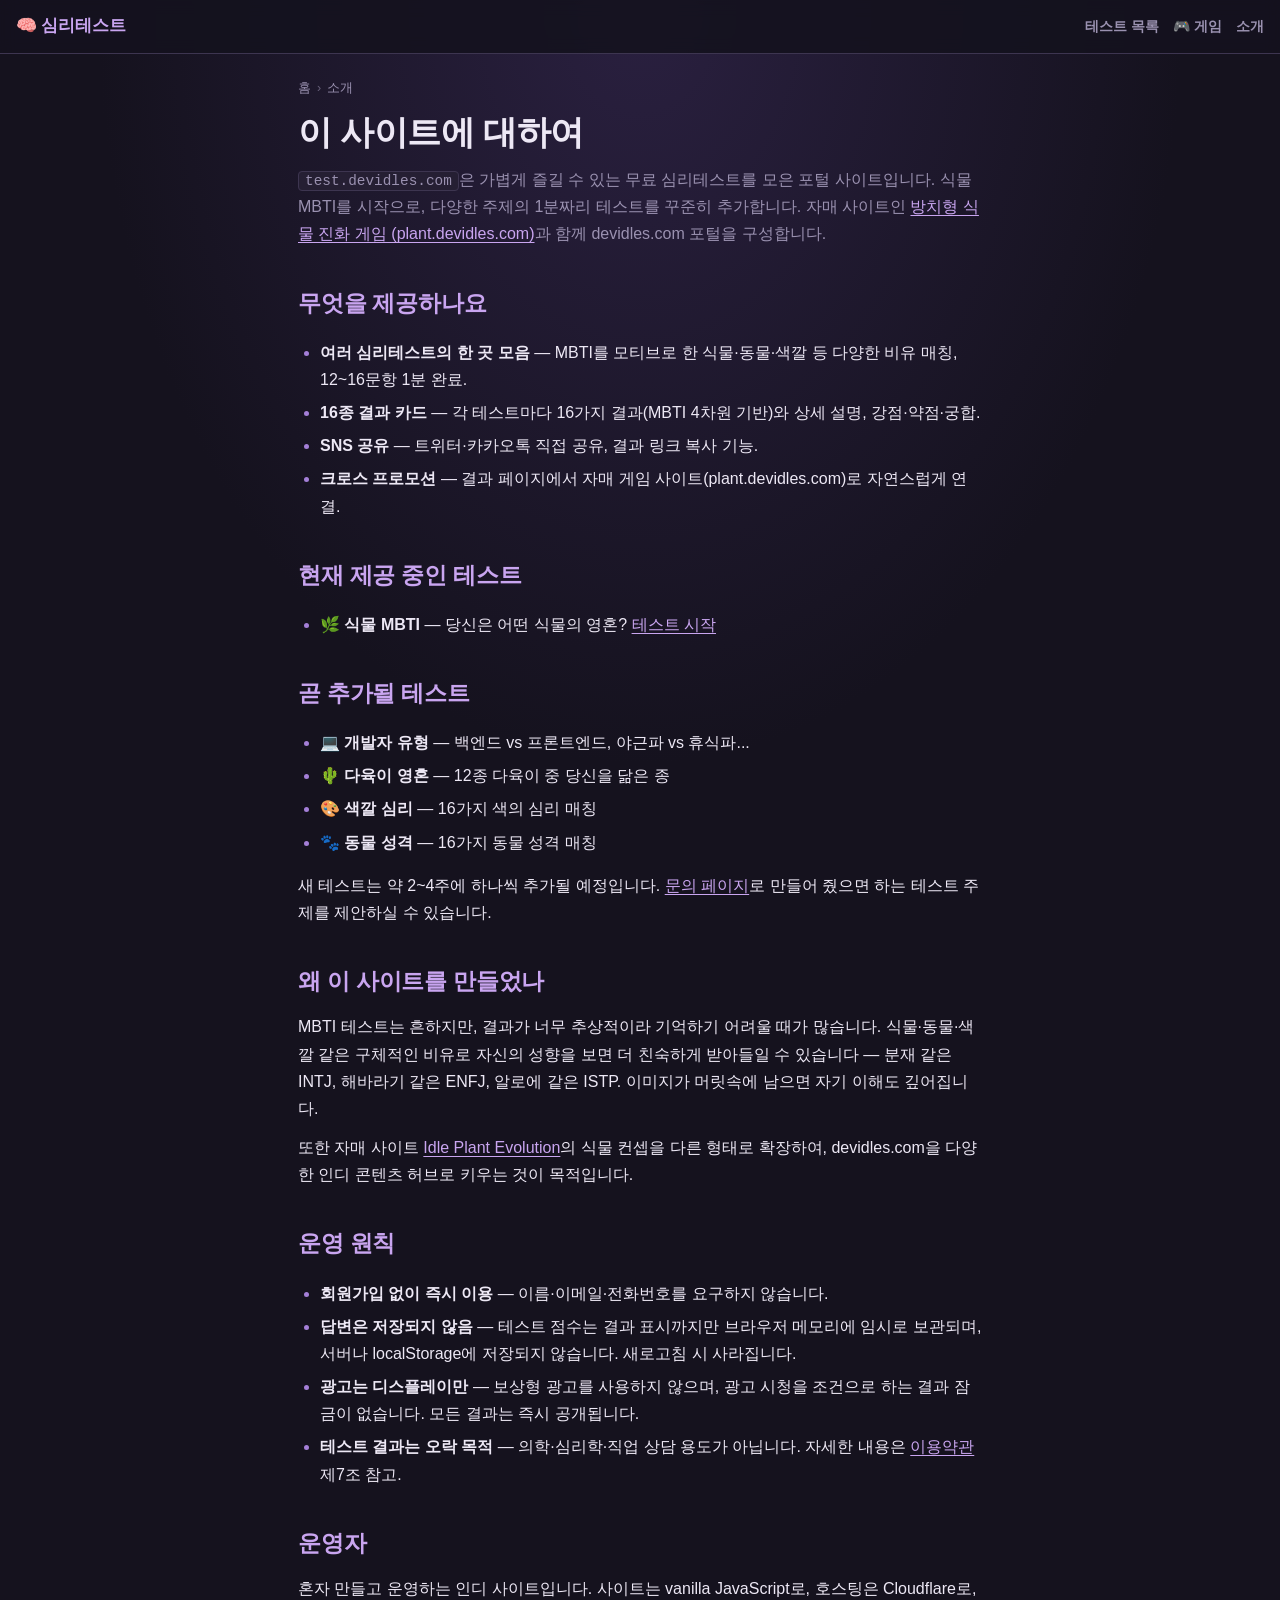
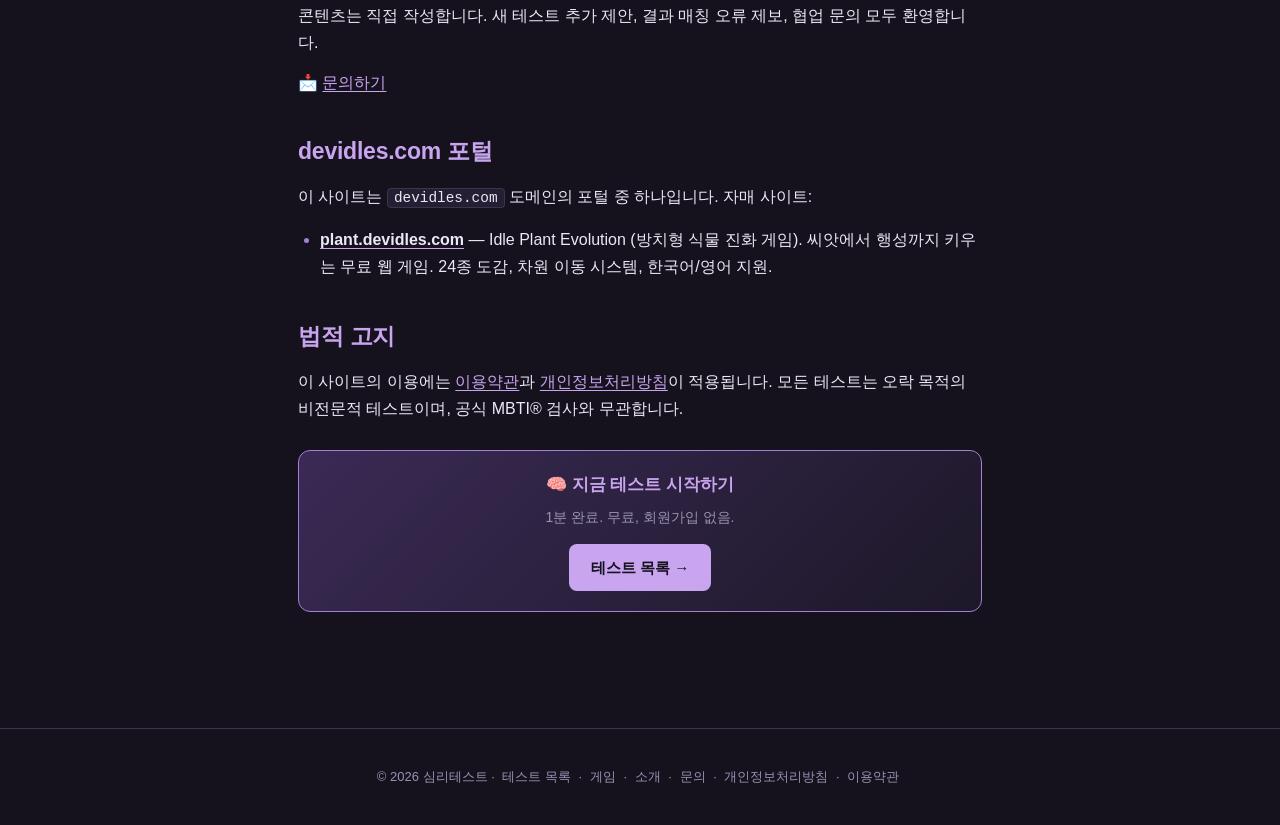
==== about/index.html @ 0b05ff8e "기능: 심리테스트 포털 초기 구축 (test.devidles.com) - 포털 허브: 사용 가능 1개 + 예정 4개 테스트 카드 - 식물 MBTI 테스트: 12문항·16결과·SNS" ====
<!doctype html>
<html lang="ko">
<head>
<meta charset="utf-8" />
<meta name="viewport" content="width=device-width, initial-scale=1, viewport-fit=cover" />
<title>사이트 소개 | 심리테스트</title>
<meta name="description" content="심리테스트(test.devidles.com)는 다양한 무료 심리테스트를 제공하는 인디 포털 사이트입니다." />
<link rel="canonical" href="https://test.devidles.com/about/" />
<meta property="og:type" content="website" />
<meta property="og:locale" content="ko_KR" />
<meta property="og:site_name" content="심리테스트 — devidles" />
<meta property="og:title" content="사이트 소개 | 심리테스트" />
<meta property="og:description" content="심리테스트 포털 사이트와 운영자에 대한 소개." />
<meta property="og:image" content="https://test.devidles.com/og.png" />
<meta property="og:url" content="https://test.devidles.com/about/" />
<meta name="twitter:card" content="summary_large_image" />
<meta name="twitter:title" content="사이트 소개 | 심리테스트" />
<meta name="twitter:description" content="심리테스트 포털 사이트와 운영자에 대한 소개." />
<meta name="twitter:image" content="https://test.devidles.com/og.png" />
<meta name="theme-color" content="#15121e" />
<link rel="icon" type="image/svg+xml" href="data:image/svg+xml,%3Csvg xmlns='http://www.w3.org/2000/svg' viewBox='0 0 32 32'%3E%3Ctext y='26' font-size='28'%3E🧠%3C/text%3E%3C/svg%3E" />
<link rel="stylesheet" href="../style.css" />
</head>
<body>
<header class="site-head">
  <a href="/" class="logo">🧠 심리테스트</a>
  <nav>
    <a href="/">테스트 목록</a>
    <a href="https://plant.devidles.com" target="_blank" rel="noopener">🎮 게임</a>
    <a href="/about/" class="current">소개</a>
  </nav>
</header>
<main>
  <article>
    <div class="breadcrumb">
      <a href="/">홈</a><span class="sep">›</span><span>소개</span>
    </div>
    <h1>이 사이트에 대하여</h1>
    <p class="lede"><code>test.devidles.com</code>은 가볍게 즐길 수 있는 무료 심리테스트를 모은 포털 사이트입니다. 식물 MBTI를 시작으로, 다양한 주제의 1분짜리 테스트를 꾸준히 추가합니다. 자매 사이트인 <a href="https://plant.devidles.com" target="_blank" rel="noopener">방치형 식물 진화 게임 (plant.devidles.com)</a>과 함께 devidles.com 포털을 구성합니다.</p>

    <h2>무엇을 제공하나요</h2>
    <ul>
      <li><strong>여러 심리테스트의 한 곳 모음</strong> — MBTI를 모티브로 한 식물·동물·색깔 등 다양한 비유 매칭, 12~16문항 1분 완료.</li>
      <li><strong>16종 결과 카드</strong> — 각 테스트마다 16가지 결과(MBTI 4차원 기반)와 상세 설명, 강점·약점·궁합.</li>
      <li><strong>SNS 공유</strong> — 트위터·카카오톡 직접 공유, 결과 링크 복사 기능.</li>
      <li><strong>크로스 프로모션</strong> — 결과 페이지에서 자매 게임 사이트(plant.devidles.com)로 자연스럽게 연결.</li>
    </ul>

    <h2>현재 제공 중인 테스트</h2>
    <ul>
      <li><strong>🌿 식물 MBTI</strong> — 당신은 어떤 식물의 영혼? <a href="/plant-mbti/">테스트 시작</a></li>
    </ul>

    <h2>곧 추가될 테스트</h2>
    <ul>
      <li><strong>💻 개발자 유형</strong> — 백엔드 vs 프론트엔드, 야근파 vs 휴식파...</li>
      <li><strong>🌵 다육이 영혼</strong> — 12종 다육이 중 당신을 닮은 종</li>
      <li><strong>🎨 색깔 심리</strong> — 16가지 색의 심리 매칭</li>
      <li><strong>🐾 동물 성격</strong> — 16가지 동물 성격 매칭</li>
    </ul>
    <p>새 테스트는 약 2~4주에 하나씩 추가될 예정입니다. <a href="/contact/">문의 페이지</a>로 만들어 줬으면 하는 테스트 주제를 제안하실 수 있습니다.</p>

    <h2>왜 이 사이트를 만들었나</h2>
    <p>MBTI 테스트는 흔하지만, 결과가 너무 추상적이라 기억하기 어려울 때가 많습니다. 식물·동물·색깔 같은 구체적인 비유로 자신의 성향을 보면 더 친숙하게 받아들일 수 있습니다 — 분재 같은 INTJ, 해바라기 같은 ENFJ, 알로에 같은 ISTP. 이미지가 머릿속에 남으면 자기 이해도 깊어집니다.</p>
    <p>또한 자매 사이트 <a href="https://plant.devidles.com" target="_blank" rel="noopener">Idle Plant Evolution</a>의 식물 컨셉을 다른 형태로 확장하여, devidles.com을 다양한 인디 콘텐츠 허브로 키우는 것이 목적입니다.</p>

    <h2>운영 원칙</h2>
    <ul>
      <li><strong>회원가입 없이 즉시 이용</strong> — 이름·이메일·전화번호를 요구하지 않습니다.</li>
      <li><strong>답변은 저장되지 않음</strong> — 테스트 점수는 결과 표시까지만 브라우저 메모리에 임시로 보관되며, 서버나 localStorage에 저장되지 않습니다. 새로고침 시 사라집니다.</li>
      <li><strong>광고는 디스플레이만</strong> — 보상형 광고를 사용하지 않으며, 광고 시청을 조건으로 하는 결과 잠금이 없습니다. 모든 결과는 즉시 공개됩니다.</li>
      <li><strong>테스트 결과는 오락 목적</strong> — 의학·심리학·직업 상담 용도가 아닙니다. 자세한 내용은 <a href="/terms/">이용약관</a> 제7조 참고.</li>
    </ul>

    <h2>운영자</h2>
    <p>혼자 만들고 운영하는 인디 사이트입니다. 사이트는 vanilla JavaScript로, 호스팅은 Cloudflare로, 콘텐츠는 직접 작성합니다. 새 테스트 추가 제안, 결과 매칭 오류 제보, 협업 문의 모두 환영합니다.</p>
    <p>📩 <a href="/contact/">문의하기</a></p>

    <h2>devidles.com 포털</h2>
    <p>이 사이트는 <code>devidles.com</code> 도메인의 포털 중 하나입니다. 자매 사이트:</p>
    <ul>
      <li><a href="https://plant.devidles.com" target="_blank" rel="noopener"><strong>plant.devidles.com</strong></a> — Idle Plant Evolution (방치형 식물 진화 게임). 씨앗에서 행성까지 키우는 무료 웹 게임. 24종 도감, 차원 이동 시스템, 한국어/영어 지원.</li>
    </ul>

    <h2>법적 고지</h2>
    <p>이 사이트의 이용에는 <a href="/terms/">이용약관</a>과 <a href="/privacy/">개인정보처리방침</a>이 적용됩니다. 모든 테스트는 오락 목적의 비전문적 테스트이며, 공식 MBTI® 검사와 무관합니다.</p>

    <div class="cta-card">
      <h3>🧠 지금 테스트 시작하기</h3>
      <p>1분 완료. 무료, 회원가입 없음.</p>
      <a class="btn" href="/">테스트 목록 →</a>
    </div>
  </article>
</main>
<footer class="site-foot">
  <p>© 2026 심리테스트 · <a href="/">테스트 목록</a> · <a href="https://plant.devidles.com" target="_blank" rel="noopener">게임</a> · <a href="/about/">소개</a> · <a href="/contact/">문의</a> · <a href="/privacy/">개인정보처리방침</a> · <a href="/terms/">이용약관</a></p>
</footer>
</body>
</html>
---- style.css ----
:root {
  --bg: #15121e;
  --bg-2: #1d1828;
  --panel: #251f33;
  --panel-2: #2d2640;
  --text: #ede8f5;
  --muted: #9a91b0;
  --accent: #c9a5f0;
  --accent-2: #a47fd8;
  --line: #3d3550;
  --gold: #f5c060;
  --card-color: #c9a5f0;
}
* { box-sizing: border-box; }
html, body {
  margin: 0;
  padding: 0;
  background:
    radial-gradient(ellipse at 50% 0%, #2a2040 0%, var(--bg) 60%) fixed,
    var(--bg);
  color: var(--text);
  font-family: -apple-system, BlinkMacSystemFont, "Pretendard", "Apple SD Gothic Neo", "Segoe UI", sans-serif;
  font-size: 16px;
  line-height: 1.7;
  -webkit-font-smoothing: antialiased;
  -webkit-tap-highlight-color: transparent;
  overscroll-behavior-y: contain;
}
button { font-family: inherit; cursor: pointer; }
a { color: var(--accent); text-underline-offset: 3px; }

/* === HEADER === */
.site-head {
  background: rgba(21, 18, 30, 0.9);
  backdrop-filter: blur(8px);
  -webkit-backdrop-filter: blur(8px);
  border-bottom: 1px solid var(--line);
  padding: 12px max(16px, env(safe-area-inset-left));
  position: sticky;
  top: 0;
  z-index: 10;
  display: flex;
  justify-content: space-between;
  align-items: center;
}
.site-head .logo {
  color: var(--accent);
  font-weight: 800;
  text-decoration: none;
  font-size: 17px;
  letter-spacing: -0.01em;
}
.site-head nav { display: flex; gap: 14px; }
.site-head nav a {
  color: var(--muted);
  text-decoration: none;
  font-size: 14px;
  font-weight: 600;
  transition: color 0.15s;
}
.site-head nav a:hover { color: var(--text); }

/* === ADS === */
.ad-top, .ad-mid {
  text-align: center;
  margin: 16px auto;
  min-height: 100px;
  display: flex;
  align-items: center;
  justify-content: center;
}
.ad-mid { margin: 28px auto; min-height: 250px; }

/* === MAIN === */
main {
  max-width: 720px;
  margin: 0 auto;
  padding: 24px 18px 48px;
}

.screen { display: none; }
.screen.active { display: block; animation: fadeIn 0.3s ease; }
@keyframes fadeIn {
  from { opacity: 0; transform: translateY(8px); }
  to { opacity: 1; transform: translateY(0); }
}

/* === INTRO === */
.hero {
  text-align: center;
  padding: 36px 0 24px;
}
.hero-emoji {
  font-size: 72px;
  margin-bottom: 12px;
  display: inline-block;
  animation: sway 4s ease-in-out infinite;
}
@keyframes sway {
  0%, 100% { transform: rotate(-3deg); }
  50% { transform: rotate(3deg); }
}
.hero h1 {
  font-size: clamp(24px, 5vw, 32px);
  margin: 0 0 16px;
  line-height: 1.3;
  letter-spacing: -0.02em;
  color: var(--text);
}
.hero .lede {
  color: var(--muted);
  font-size: 15.5px;
  margin: 0 0 24px;
  line-height: 1.7;
}
.hero .hero-meta {
  font-size: 12.5px;
  color: var(--muted);
  margin-top: 18px;
}

.btn-primary {
  background: var(--accent);
  color: #15121e;
  border: none;
  padding: 14px 36px;
  border-radius: 10px;
  font-size: 16px;
  font-weight: 800;
  text-decoration: none;
  display: inline-block;
  transition: filter 0.1s, transform 0.1s;
  letter-spacing: -0.01em;
}
.btn-primary:hover { filter: brightness(1.1); }
.btn-primary:active { transform: translateY(1px); }

.features {
  display: grid;
  grid-template-columns: repeat(auto-fit, minmax(180px, 1fr));
  gap: 12px;
  margin-top: 32px;
}
.feature-card {
  background: var(--panel);
  border: 1px solid var(--line);
  border-radius: 10px;
  padding: 18px;
  text-align: center;
}
.feature-card .feat-icon { font-size: 28px; margin-bottom: 6px; }
.feature-card h3 { margin: 6px 0 4px; font-size: 15px; color: var(--accent); }
.feature-card p { margin: 0; font-size: 13px; color: var(--muted); line-height: 1.5; }

/* === QUIZ === */
.progress-wrap {
  margin: 8px 0 28px;
}
.progress-bar {
  height: 6px;
  background: var(--panel);
  border-radius: 3px;
  overflow: hidden;
}
.progress-fill {
  height: 100%;
  background: linear-gradient(90deg, var(--accent-2), var(--accent));
  width: 0;
  transition: width 0.4s ease;
}
.progress-text {
  text-align: right;
  font-size: 13px;
  color: var(--muted);
  margin-top: 6px;
  font-weight: 600;
}

.q-text {
  font-size: clamp(20px, 4vw, 24px);
  line-height: 1.4;
  margin: 24px 0 28px;
  color: var(--text);
  letter-spacing: -0.01em;
  text-align: center;
}

.answer-list {
  display: flex;
  flex-direction: column;
  gap: 12px;
}
.answer-btn {
  background: var(--panel);
  color: var(--text);
  border: 1.5px solid var(--line);
  padding: 18px 20px;
  border-radius: 12px;
  font-size: 15.5px;
  line-height: 1.5;
  text-align: left;
  transition: all 0.15s;
  font-weight: 500;
}
.answer-btn:hover {
  border-color: var(--accent-2);
  background: var(--panel-2);
  transform: translateY(-1px);
}
.answer-btn:active { transform: translateY(1px); }

.btn-back {
  background: transparent;
  color: var(--muted);
  border: 1px solid var(--line);
  padding: 8px 16px;
  border-radius: 6px;
  font-size: 13px;
  margin-top: 24px;
  display: block;
  margin-left: auto;
  margin-right: auto;
}
.btn-back:hover { color: var(--text); border-color: var(--accent-2); }

/* === RESULT === */
.result-card {
  background: linear-gradient(160deg, var(--panel-2) 0%, var(--panel) 100%);
  border: 2px solid var(--card-color);
  border-radius: 16px;
  padding: 36px 24px 28px;
  text-align: center;
  position: relative;
  margin-bottom: 20px;
  box-shadow: 0 4px 24px rgba(0,0,0,0.4), 0 0 60px rgba(201, 165, 240, 0.1);
}
.result-emoji {
  font-size: 88px;
  line-height: 1;
  margin-bottom: 8px;
  display: inline-block;
  animation: pop 0.5s ease-out;
}
@keyframes pop {
  0% { transform: scale(0.4); opacity: 0; }
  60% { transform: scale(1.15); }
  100% { transform: scale(1); opacity: 1; }
}
.result-mbti {
  font-size: 14px;
  font-weight: 800;
  letter-spacing: 0.15em;
  color: var(--card-color);
  margin: 0 0 4px;
  text-transform: uppercase;
}
.result-name {
  font-size: 36px;
  margin: 0 0 6px;
  letter-spacing: -0.02em;
  color: var(--text);
  font-weight: 800;
}
.result-tagline {
  font-size: 16px;
  color: var(--muted);
  margin: 0 0 20px;
  font-style: italic;
  line-height: 1.5;
}
.result-desc {
  font-size: 15px;
  line-height: 1.7;
  color: var(--text);
  margin: 16px 8px 20px;
  text-align: left;
}

.result-traits {
  display: flex;
  gap: 8px;
  justify-content: center;
  flex-wrap: wrap;
  margin: 16px 0 24px;
}
.trait-pill {
  background: rgba(0,0,0,0.25);
  border: 1px solid var(--line);
  color: var(--text);
  padding: 5px 14px;
  border-radius: 20px;
  font-size: 13px;
  font-weight: 600;
}

.result-stats {
  margin: 24px 0;
  text-align: left;
}
.stat-row { margin-bottom: 14px; }
.stat-labels {
  display: flex;
  justify-content: space-between;
  font-size: 12.5px;
  color: var(--muted);
  margin-bottom: 4px;
  font-weight: 600;
}
.stat-labels .dominant { color: var(--accent); font-weight: 700; }
.stat-bar {
  display: flex;
  height: 8px;
  background: rgba(0,0,0,0.3);
  border-radius: 4px;
  overflow: hidden;
}
.stat-fill { height: 100%; }
.stat-fill.stat-l { background: var(--accent); }
.stat-fill.stat-r { background: var(--line); }

.result-block {
  text-align: left;
  background: rgba(0,0,0,0.18);
  border: 1px solid var(--line);
  border-radius: 10px;
  padding: 14px 16px;
  margin: 12px 0;
}
.result-block h4 {
  margin: 0 0 6px;
  font-size: 14px;
  color: var(--card-color);
  letter-spacing: -0.01em;
}
.result-block p {
  margin: 0;
  font-size: 14.5px;
  line-height: 1.6;
  color: var(--text);
}

.share-row {
  display: grid;
  grid-template-columns: repeat(3, 1fr);
  gap: 8px;
  margin: 16px 0;
}
.btn-share {
  background: var(--panel);
  color: var(--text);
  border: 1px solid var(--line);
  padding: 12px 8px;
  border-radius: 10px;
  font-size: 13.5px;
  font-weight: 600;
  transition: all 0.15s;
}
.btn-share:hover {
  border-color: var(--accent-2);
  background: var(--panel-2);
}

.cross-promo {
  margin: 32px 0 16px;
  background: linear-gradient(135deg, #3a2a55 0%, #1d1828 100%);
  border: 1px solid var(--accent-2);
  border-radius: 12px;
  padding: 20px;
  text-align: center;
}
.cross-promo h3 {
  margin: 0 0 6px;
  color: var(--accent);
  font-size: 17px;
}
.cross-promo p {
  color: var(--muted);
  margin: 0 0 14px;
  font-size: 14px;
}

.btn-restart {
  background: transparent;
  color: var(--muted);
  border: 1px solid var(--line);
  padding: 10px 20px;
  border-radius: 8px;
  font-size: 13.5px;
  font-weight: 600;
  display: block;
  margin: 24px auto 0;
}
.btn-restart:hover { color: var(--text); border-color: var(--accent-2); }

/* === TOAST === */
.toast {
  position: fixed;
  bottom: 32px;
  left: 50%;
  transform: translateX(-50%) translateY(20px);
  background: var(--accent);
  color: #15121e;
  padding: 12px 20px;
  border-radius: 24px;
  font-size: 14px;
  font-weight: 700;
  opacity: 0;
  transition: all 0.3s ease;
  z-index: 1000;
  box-shadow: 0 4px 16px rgba(0,0,0,0.3);
}
.toast.show {
  opacity: 1;
  transform: translateX(-50%) translateY(0);
}

/* === FOOTER === */
.site-foot {
  border-top: 1px solid var(--line);
  text-align: center;
  padding: 24px 16px max(24px, env(safe-area-inset-bottom));
  color: var(--muted);
  font-size: 13px;
  margin-top: 40px;
}
.site-foot a {
  color: var(--muted);
  text-decoration: none;
  margin: 0 4px;
  transition: color 0.15s;
}
.site-foot a:hover { color: var(--accent); }

/* === GUIDE/POLICY PAGE LAYOUT === */
article h1 {
  font-size: clamp(26px, 4vw, 34px);
  line-height: 1.25;
  margin: 0 0 12px;
  color: var(--text);
  letter-spacing: -0.015em;
}
article h2 {
  font-size: clamp(19px, 3vw, 23px);
  margin: 36px 0 12px;
  color: var(--accent);
  letter-spacing: -0.01em;
  scroll-margin-top: 80px;
}
article h3 {
  font-size: 17px;
  margin: 22px 0 6px;
  color: var(--accent-2);
}
article p { margin: 12px 0; color: var(--text); }
article a { color: var(--accent); text-decoration: underline; }
article a:hover { color: var(--text); }
article ul, article ol { padding-left: 22px; }
article li { margin: 6px 0; color: var(--text); }
article li::marker { color: var(--accent-2); }
article strong { color: var(--text); font-weight: 700; }
article code {
  background: var(--panel);
  border: 1px solid var(--line);
  padding: 1px 6px;
  border-radius: 4px;
  font-size: 0.9em;
  font-family: ui-monospace, SFMono-Regular, Menlo, monospace;
}
.lede {
  color: var(--muted);
  font-size: 16px;
  margin-top: 0;
}
.publish-meta {
  font-size: 12.5px;
  color: var(--muted);
  margin-bottom: 24px;
  padding-bottom: 16px;
  border-bottom: 1px solid var(--line);
}
.breadcrumb {
  font-size: 12.5px;
  color: var(--muted);
  margin-bottom: 12px;
}
.breadcrumb a { color: var(--muted); text-decoration: none; }
.breadcrumb a:hover { color: var(--accent); }
.breadcrumb .sep { margin: 0 6px; opacity: 0.6; }
.cta-card {
  background: linear-gradient(135deg, #3a2a55 0%, #1d1828 100%);
  border: 1px solid var(--accent-2);
  border-radius: 12px;
  padding: 20px;
  margin: 28px 0;
  text-align: center;
}
.cta-card h3 { margin: 0 0 6px; color: var(--accent); font-size: 17px; }
.cta-card p { color: var(--muted); margin: 0 0 14px; font-size: 14px; }
.cta-card .btn {
  display: inline-block;
  background: var(--accent);
  color: #15121e;
  font-weight: 800;
  padding: 11px 22px;
  border-radius: 8px;
  text-decoration: none;
  font-size: 15px;
}

/* === PORTAL HUB === */
.portal-hero {
  text-align: center;
  padding: 36px 16px 28px;
}
.portal-hero h1 {
  font-size: clamp(26px, 5vw, 36px);
  margin: 12px 0 14px;
  letter-spacing: -0.02em;
  color: var(--text);
  line-height: 1.25;
}
.portal-hero .lede {
  font-size: 15.5px;
  margin: 0 auto 12px;
  max-width: 560px;
}
.portal-hero .hero-meta {
  font-size: 12.5px;
  color: var(--muted);
}

.section-title {
  font-size: clamp(18px, 3vw, 22px);
  color: var(--accent);
  margin: 36px 0 14px;
  letter-spacing: -0.01em;
}

.test-grid {
  display: grid;
  grid-template-columns: repeat(auto-fill, minmax(280px, 1fr));
  gap: 14px;
  margin-bottom: 12px;
}
.test-card {
  display: flex;
  align-items: center;
  background: var(--panel);
  border: 1px solid var(--line);
  border-radius: 12px;
  padding: 16px 18px;
  text-decoration: none;
  color: var(--text);
  gap: 14px;
  transition: all 0.18s ease;
  position: relative;
}
.test-card.available:hover {
  border-color: var(--accent);
  background: var(--panel-2);
  transform: translateY(-2px);
  box-shadow: 0 4px 16px rgba(201, 165, 240, 0.16);
}
.test-card-emoji {
  font-size: 44px;
  line-height: 1;
  flex-shrink: 0;
  filter: drop-shadow(0 2px 8px rgba(0,0,0,0.2));
}
.test-card-body { flex: 1; min-width: 0; }
.test-card-tag {
  display: inline-block;
  font-size: 11px;
  color: var(--accent-2);
  font-weight: 700;
  letter-spacing: 0.05em;
  margin-bottom: 4px;
  text-transform: uppercase;
}
.test-card-body h3 {
  margin: 0 0 6px;
  font-size: 17px;
  color: var(--text);
  letter-spacing: -0.01em;
}
.test-card-body p {
  margin: 0 0 8px;
  font-size: 13.5px;
  color: var(--muted);
  line-height: 1.55;
}
.test-card-meta {
  display: flex;
  flex-wrap: wrap;
  gap: 6px;
  font-size: 11.5px;
  color: var(--muted);
}
.test-card-meta span {
  background: rgba(0,0,0,0.25);
  border: 1px solid var(--line);
  padding: 2px 8px;
  border-radius: 999px;
}
.test-card-arrow {
  font-size: 20px;
  color: var(--muted);
  flex-shrink: 0;
  transition: transform 0.2s, color 0.2s;
}
.test-card.available:hover .test-card-arrow {
  color: var(--accent);
  transform: translateX(4px);
}
.test-card.coming-soon {
  opacity: 0.55;
  cursor: not-allowed;
}
.test-card.coming-soon:hover {
  border-color: var(--line);
}
.test-card.coming-soon .test-card-meta span {
  background: var(--bg-2);
  color: var(--muted);
}

/* === PAGE TITLE STRIP (개별 테스트 페이지 상단) === */
.page-title-strip {
  background: var(--panel);
  border-bottom: 1px solid var(--line);
  padding: 8px 18px;
  text-align: center;
  font-size: 13px;
  color: var(--muted);
}
.page-title-strip .page-emoji { font-size: 16px; margin-right: 4px; }
.page-title-strip strong { color: var(--accent); font-weight: 700; }

/* === PORTAL ABOUT === */
.portal-about {
  margin: 32px 0;
}
.about-grid {
  display: grid;
  grid-template-columns: repeat(auto-fit, minmax(220px, 1fr));
  gap: 12px;
}
.about-card {
  background: var(--panel);
  border: 1px solid var(--line);
  border-radius: 10px;
  padding: 16px 18px;
}
.about-card h3 {
  margin: 0 0 6px;
  font-size: 15px;
  color: var(--accent);
}
.about-card p {
  margin: 0;
  font-size: 13.5px;
  color: var(--muted);
  line-height: 1.55;
}
.about-card a { color: var(--accent); text-decoration: underline; }

/* === FAQ === */
.portal-faq { margin: 32px 0; }
.faq-item {
  background: var(--panel);
  border: 1px solid var(--line);
  border-radius: 10px;
  padding: 0;
  margin-bottom: 8px;
  overflow: hidden;
  transition: border-color 0.15s;
}
.faq-item[open] { border-color: var(--accent-2); }
.faq-item summary {
  cursor: pointer;
  padding: 14px 18px;
  font-size: 14.5px;
  font-weight: 600;
  color: var(--text);
  list-style: none;
  position: relative;
  padding-right: 40px;
}
.faq-item summary::-webkit-details-marker { display: none; }
.faq-item summary::after {
  content: '+';
  position: absolute;
  right: 18px;
  top: 50%;
  transform: translateY(-50%);
  color: var(--accent);
  font-size: 18px;
  font-weight: 700;
  transition: transform 0.2s;
}
.faq-item[open] summary::after { content: '−'; }
.faq-item summary:hover { color: var(--accent); }
.faq-item p {
  margin: 0;
  padding: 0 18px 14px;
  font-size: 13.5px;
  line-height: 1.7;
  color: var(--muted);
}
.faq-item p a { color: var(--accent); text-decoration: underline; }

@media (max-width: 540px) {
  main { padding: 18px 14px 36px; }
  .hero { padding: 24px 0 18px; }
  .hero-emoji { font-size: 60px; }
  .result-emoji { font-size: 72px; }
  .result-name { font-size: 30px; }
  .answer-btn { padding: 16px 16px; font-size: 15px; }
  .share-row { grid-template-columns: 1fr; }
  .ad-mid { min-height: 100px; }
  .ad-mid .kakao_ad_area[data-ad-width="300"] { display: none !important; }
  .test-card { padding: 14px; gap: 12px; }
  .test-card-emoji { font-size: 36px; }
  .test-card-body h3 { font-size: 16px; }
}
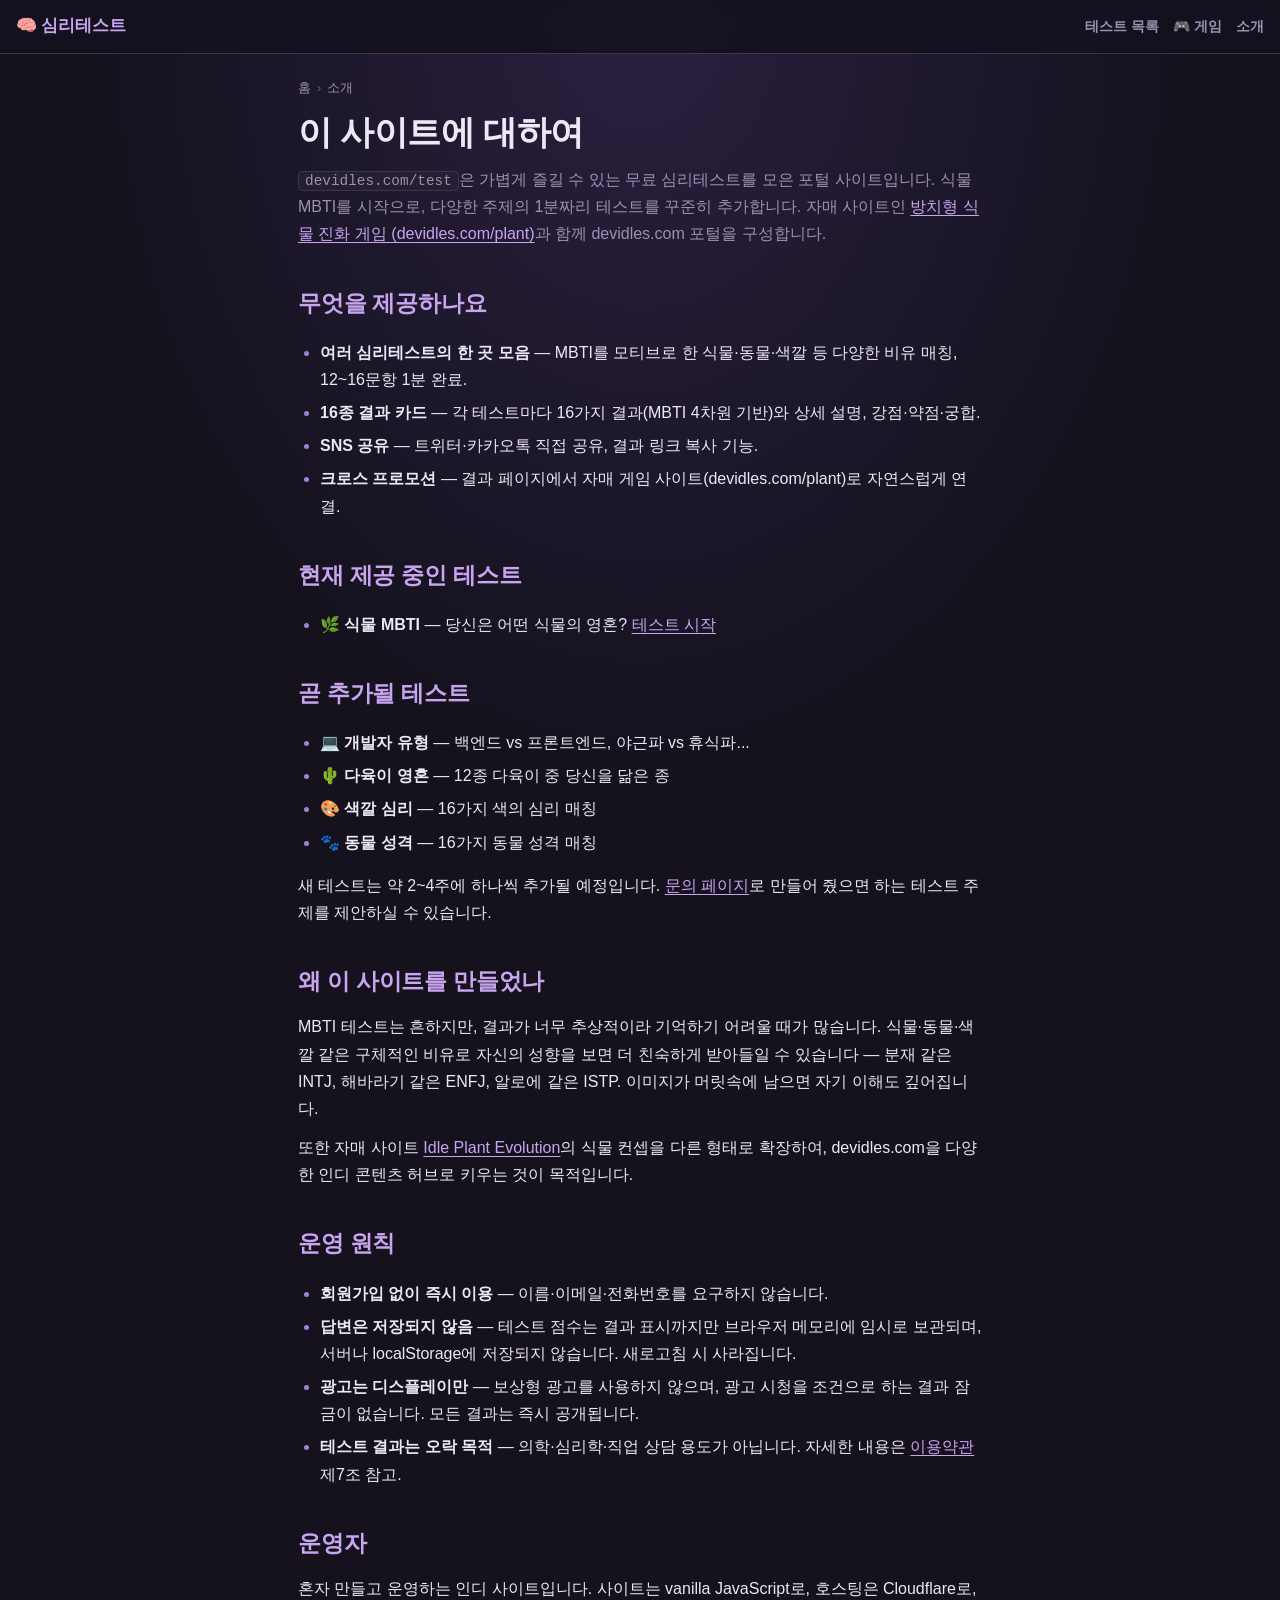
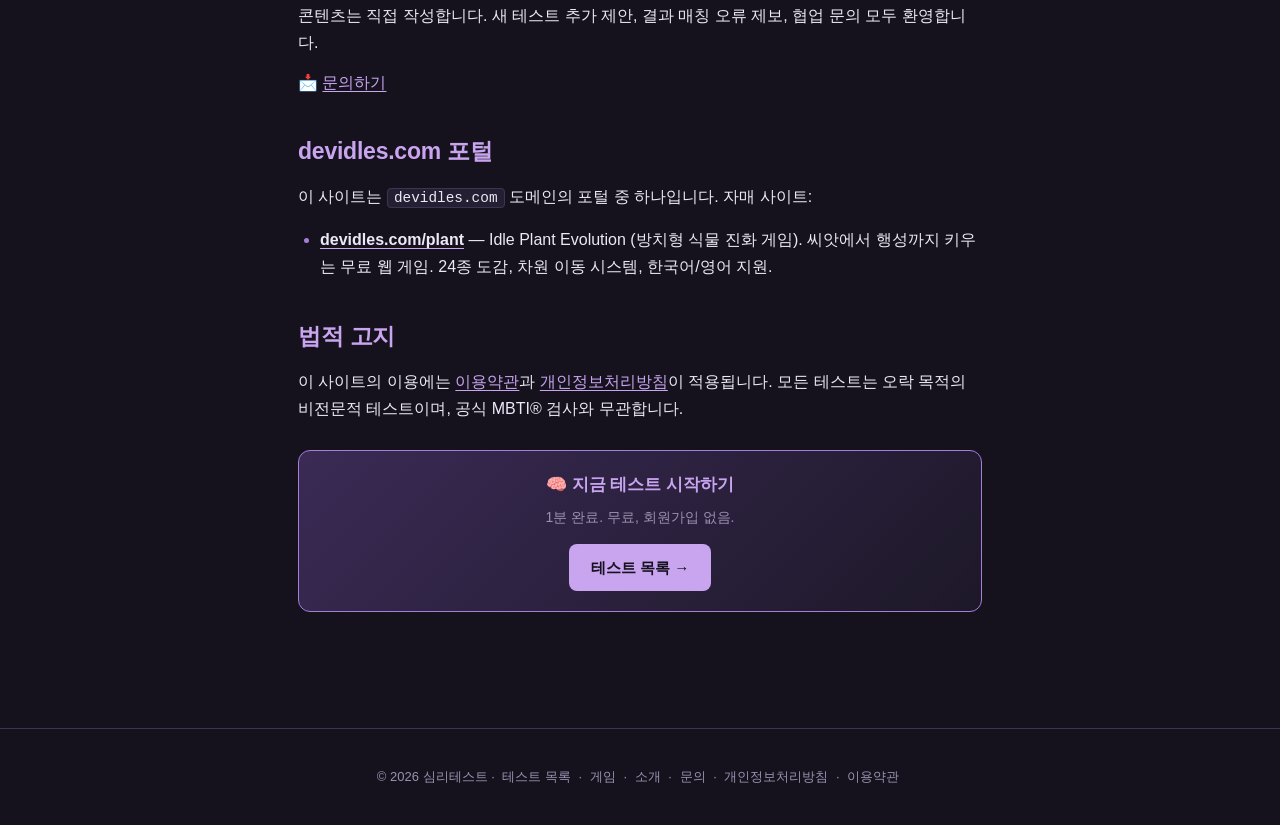
==== commit ed93586e: "리팩터: 통합 도메인 /test/ 경로 이전 devidles.com 단일 도메인 통합. 모든 HTML/sitemap/robots의 canonical/og/내부 href를 /test" ====
--- a/about/index.html
+++ b/about/index.html
@@ -4,51 +4,51 @@
 <meta charset="utf-8" />
 <meta name="viewport" content="width=device-width, initial-scale=1, viewport-fit=cover" />
 <title>사이트 소개 | 심리테스트</title>
-<meta name="description" content="심리테스트(test.devidles.com)는 다양한 무료 심리테스트를 제공하는 인디 포털 사이트입니다." />
-<link rel="canonical" href="https://test.devidles.com/about/" />
+<meta name="description" content="심리테스트(devidles.com/test)는 다양한 무료 심리테스트를 제공하는 인디 포털 사이트입니다." />
+<link rel="canonical" href="https://devidles.com/test/about/" />
 <meta property="og:type" content="website" />
 <meta property="og:locale" content="ko_KR" />
 <meta property="og:site_name" content="심리테스트 — devidles" />
 <meta property="og:title" content="사이트 소개 | 심리테스트" />
 <meta property="og:description" content="심리테스트 포털 사이트와 운영자에 대한 소개." />
-<meta property="og:image" content="https://test.devidles.com/og.png" />
-<meta property="og:url" content="https://test.devidles.com/about/" />
+<meta property="og:image" content="https://devidles.com/test/og.png" />
+<meta property="og:url" content="https://devidles.com/test/about/" />
 <meta name="twitter:card" content="summary_large_image" />
 <meta name="twitter:title" content="사이트 소개 | 심리테스트" />
 <meta name="twitter:description" content="심리테스트 포털 사이트와 운영자에 대한 소개." />
-<meta name="twitter:image" content="https://test.devidles.com/og.png" />
+<meta name="twitter:image" content="https://devidles.com/test/og.png" />
 <meta name="theme-color" content="#15121e" />
 <link rel="icon" type="image/svg+xml" href="data:image/svg+xml,%3Csvg xmlns='http://www.w3.org/2000/svg' viewBox='0 0 32 32'%3E%3Ctext y='26' font-size='28'%3E🧠%3C/text%3E%3C/svg%3E" />
 <link rel="stylesheet" href="../style.css" />
 </head>
 <body>
 <header class="site-head">
-  <a href="/" class="logo">🧠 심리테스트</a>
+  <a href="/test/" class="logo">🧠 심리테스트</a>
   <nav>
-    <a href="/">테스트 목록</a>
-    <a href="https://plant.devidles.com" target="_blank" rel="noopener">🎮 게임</a>
-    <a href="/about/" class="current">소개</a>
+    <a href="/test/">테스트 목록</a>
+    <a href="/plant/" target="_blank" rel="noopener">🎮 게임</a>
+    <a href="/test/about/" class="current">소개</a>
   </nav>
 </header>
 <main>
   <article>
     <div class="breadcrumb">
-      <a href="/">홈</a><span class="sep">›</span><span>소개</span>
+      <a href="/test/">홈</a><span class="sep">›</span><span>소개</span>
     </div>
     <h1>이 사이트에 대하여</h1>
-    <p class="lede"><code>test.devidles.com</code>은 가볍게 즐길 수 있는 무료 심리테스트를 모은 포털 사이트입니다. 식물 MBTI를 시작으로, 다양한 주제의 1분짜리 테스트를 꾸준히 추가합니다. 자매 사이트인 <a href="https://plant.devidles.com" target="_blank" rel="noopener">방치형 식물 진화 게임 (plant.devidles.com)</a>과 함께 devidles.com 포털을 구성합니다.</p>
+    <p class="lede"><code>devidles.com/test</code>은 가볍게 즐길 수 있는 무료 심리테스트를 모은 포털 사이트입니다. 식물 MBTI를 시작으로, 다양한 주제의 1분짜리 테스트를 꾸준히 추가합니다. 자매 사이트인 <a href="/plant/" target="_blank" rel="noopener">방치형 식물 진화 게임 (devidles.com/plant)</a>과 함께 devidles.com 포털을 구성합니다.</p>
 
     <h2>무엇을 제공하나요</h2>
     <ul>
       <li><strong>여러 심리테스트의 한 곳 모음</strong> — MBTI를 모티브로 한 식물·동물·색깔 등 다양한 비유 매칭, 12~16문항 1분 완료.</li>
       <li><strong>16종 결과 카드</strong> — 각 테스트마다 16가지 결과(MBTI 4차원 기반)와 상세 설명, 강점·약점·궁합.</li>
       <li><strong>SNS 공유</strong> — 트위터·카카오톡 직접 공유, 결과 링크 복사 기능.</li>
-      <li><strong>크로스 프로모션</strong> — 결과 페이지에서 자매 게임 사이트(plant.devidles.com)로 자연스럽게 연결.</li>
+      <li><strong>크로스 프로모션</strong> — 결과 페이지에서 자매 게임 사이트(devidles.com/plant)로 자연스럽게 연결.</li>
     </ul>
 
     <h2>현재 제공 중인 테스트</h2>
     <ul>
-      <li><strong>🌿 식물 MBTI</strong> — 당신은 어떤 식물의 영혼? <a href="/plant-mbti/">테스트 시작</a></li>
+      <li><strong>🌿 식물 MBTI</strong> — 당신은 어떤 식물의 영혼? <a href="/test/plant-mbti/">테스트 시작</a></li>
     </ul>
 
     <h2>곧 추가될 테스트</h2>
@@ -58,42 +58,42 @@
       <li><strong>🎨 색깔 심리</strong> — 16가지 색의 심리 매칭</li>
       <li><strong>🐾 동물 성격</strong> — 16가지 동물 성격 매칭</li>
     </ul>
-    <p>새 테스트는 약 2~4주에 하나씩 추가될 예정입니다. <a href="/contact/">문의 페이지</a>로 만들어 줬으면 하는 테스트 주제를 제안하실 수 있습니다.</p>
+    <p>새 테스트는 약 2~4주에 하나씩 추가될 예정입니다. <a href="/test/contact/">문의 페이지</a>로 만들어 줬으면 하는 테스트 주제를 제안하실 수 있습니다.</p>
 
     <h2>왜 이 사이트를 만들었나</h2>
     <p>MBTI 테스트는 흔하지만, 결과가 너무 추상적이라 기억하기 어려울 때가 많습니다. 식물·동물·색깔 같은 구체적인 비유로 자신의 성향을 보면 더 친숙하게 받아들일 수 있습니다 — 분재 같은 INTJ, 해바라기 같은 ENFJ, 알로에 같은 ISTP. 이미지가 머릿속에 남으면 자기 이해도 깊어집니다.</p>
-    <p>또한 자매 사이트 <a href="https://plant.devidles.com" target="_blank" rel="noopener">Idle Plant Evolution</a>의 식물 컨셉을 다른 형태로 확장하여, devidles.com을 다양한 인디 콘텐츠 허브로 키우는 것이 목적입니다.</p>
+    <p>또한 자매 사이트 <a href="/plant/" target="_blank" rel="noopener">Idle Plant Evolution</a>의 식물 컨셉을 다른 형태로 확장하여, devidles.com을 다양한 인디 콘텐츠 허브로 키우는 것이 목적입니다.</p>
 
     <h2>운영 원칙</h2>
     <ul>
       <li><strong>회원가입 없이 즉시 이용</strong> — 이름·이메일·전화번호를 요구하지 않습니다.</li>
       <li><strong>답변은 저장되지 않음</strong> — 테스트 점수는 결과 표시까지만 브라우저 메모리에 임시로 보관되며, 서버나 localStorage에 저장되지 않습니다. 새로고침 시 사라집니다.</li>
       <li><strong>광고는 디스플레이만</strong> — 보상형 광고를 사용하지 않으며, 광고 시청을 조건으로 하는 결과 잠금이 없습니다. 모든 결과는 즉시 공개됩니다.</li>
-      <li><strong>테스트 결과는 오락 목적</strong> — 의학·심리학·직업 상담 용도가 아닙니다. 자세한 내용은 <a href="/terms/">이용약관</a> 제7조 참고.</li>
+      <li><strong>테스트 결과는 오락 목적</strong> — 의학·심리학·직업 상담 용도가 아닙니다. 자세한 내용은 <a href="/test/terms/">이용약관</a> 제7조 참고.</li>
     </ul>
 
     <h2>운영자</h2>
     <p>혼자 만들고 운영하는 인디 사이트입니다. 사이트는 vanilla JavaScript로, 호스팅은 Cloudflare로, 콘텐츠는 직접 작성합니다. 새 테스트 추가 제안, 결과 매칭 오류 제보, 협업 문의 모두 환영합니다.</p>
-    <p>📩 <a href="/contact/">문의하기</a></p>
+    <p>📩 <a href="/test/contact/">문의하기</a></p>
 
     <h2>devidles.com 포털</h2>
     <p>이 사이트는 <code>devidles.com</code> 도메인의 포털 중 하나입니다. 자매 사이트:</p>
     <ul>
-      <li><a href="https://plant.devidles.com" target="_blank" rel="noopener"><strong>plant.devidles.com</strong></a> — Idle Plant Evolution (방치형 식물 진화 게임). 씨앗에서 행성까지 키우는 무료 웹 게임. 24종 도감, 차원 이동 시스템, 한국어/영어 지원.</li>
+      <li><a href="/plant/" target="_blank" rel="noopener"><strong>devidles.com/plant</strong></a> — Idle Plant Evolution (방치형 식물 진화 게임). 씨앗에서 행성까지 키우는 무료 웹 게임. 24종 도감, 차원 이동 시스템, 한국어/영어 지원.</li>
     </ul>
 
     <h2>법적 고지</h2>
-    <p>이 사이트의 이용에는 <a href="/terms/">이용약관</a>과 <a href="/privacy/">개인정보처리방침</a>이 적용됩니다. 모든 테스트는 오락 목적의 비전문적 테스트이며, 공식 MBTI® 검사와 무관합니다.</p>
+    <p>이 사이트의 이용에는 <a href="/test/terms/">이용약관</a>과 <a href="/test/privacy/">개인정보처리방침</a>이 적용됩니다. 모든 테스트는 오락 목적의 비전문적 테스트이며, 공식 MBTI® 검사와 무관합니다.</p>
 
     <div class="cta-card">
       <h3>🧠 지금 테스트 시작하기</h3>
       <p>1분 완료. 무료, 회원가입 없음.</p>
-      <a class="btn" href="/">테스트 목록 →</a>
+      <a class="btn" href="/test/">테스트 목록 →</a>
     </div>
   </article>
 </main>
 <footer class="site-foot">
-  <p>© 2026 심리테스트 · <a href="/">테스트 목록</a> · <a href="https://plant.devidles.com" target="_blank" rel="noopener">게임</a> · <a href="/about/">소개</a> · <a href="/contact/">문의</a> · <a href="/privacy/">개인정보처리방침</a> · <a href="/terms/">이용약관</a></p>
+  <p>© 2026 심리테스트 · <a href="/test/">테스트 목록</a> · <a href="/plant/" target="_blank" rel="noopener">게임</a> · <a href="/test/about/">소개</a> · <a href="/test/contact/">문의</a> · <a href="/test/privacy/">개인정보처리방침</a> · <a href="/test/terms/">이용약관</a></p>
 </footer>
 </body>
 </html>
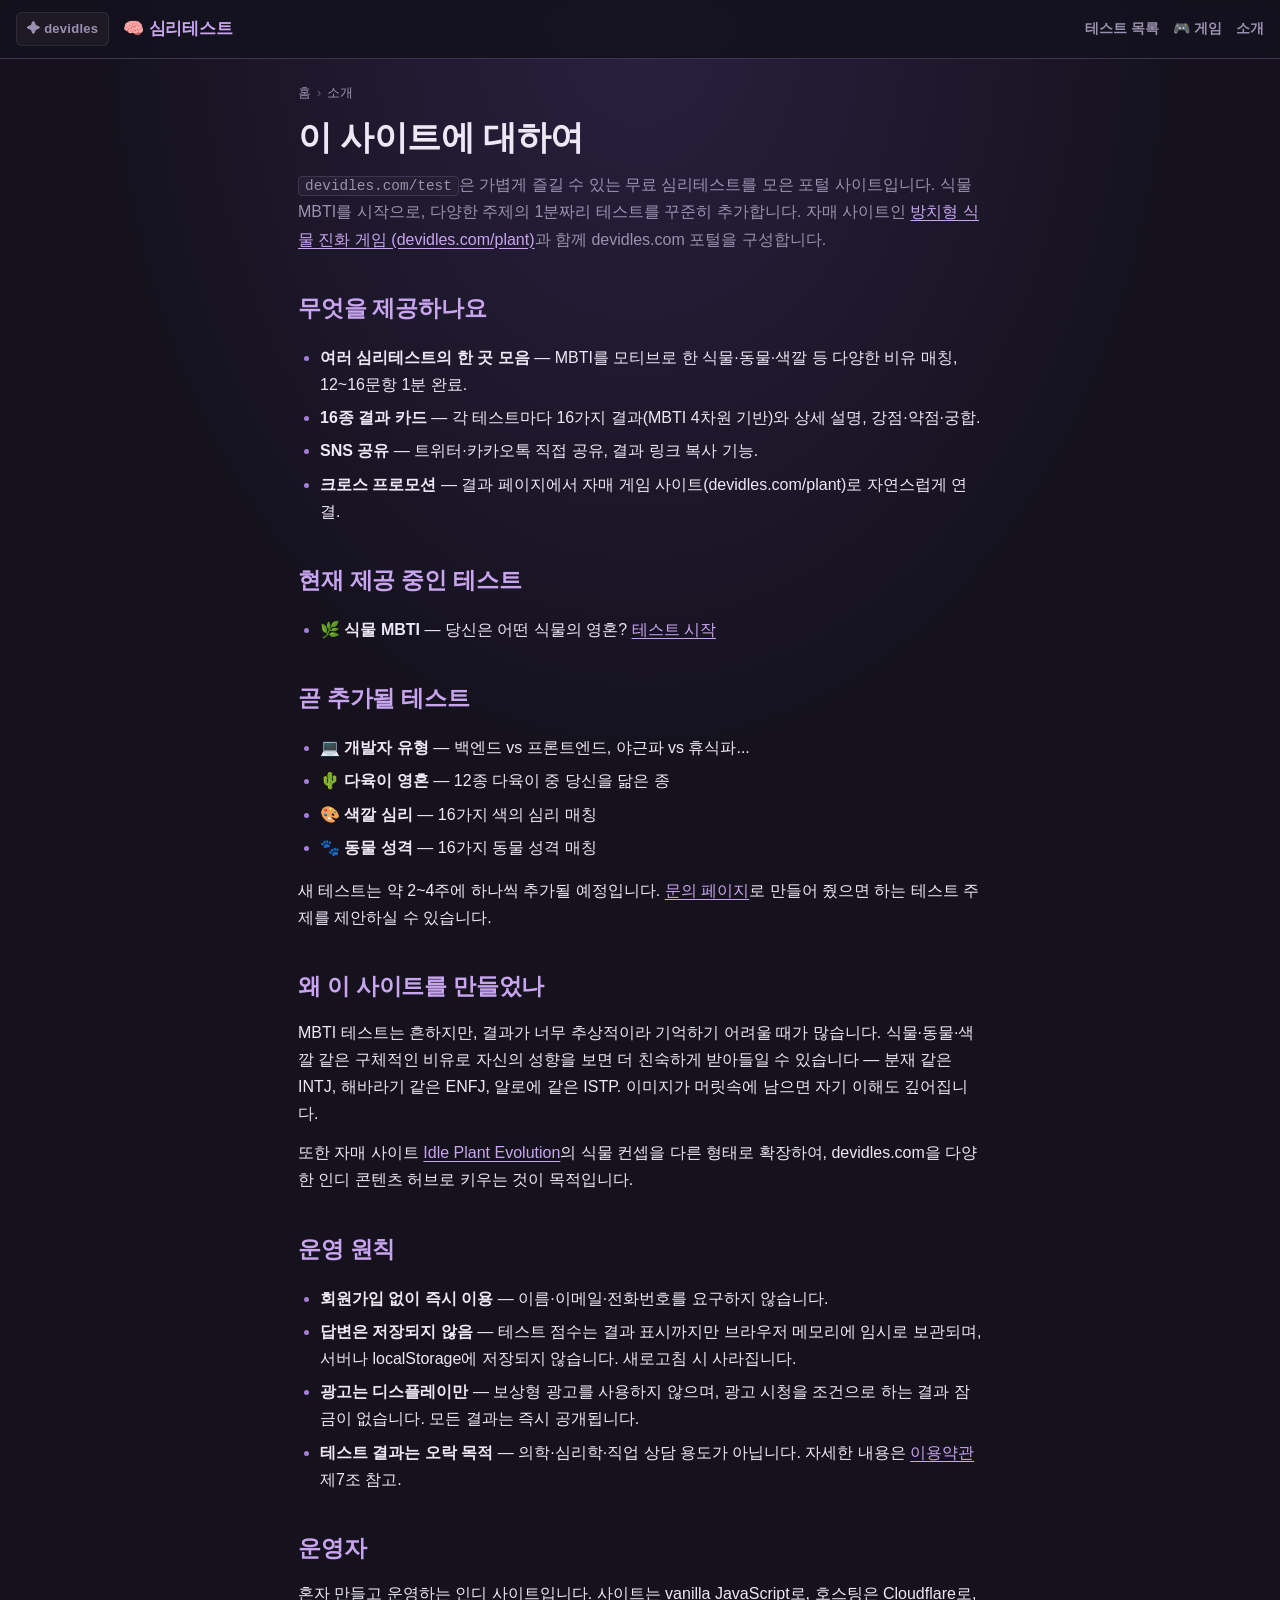
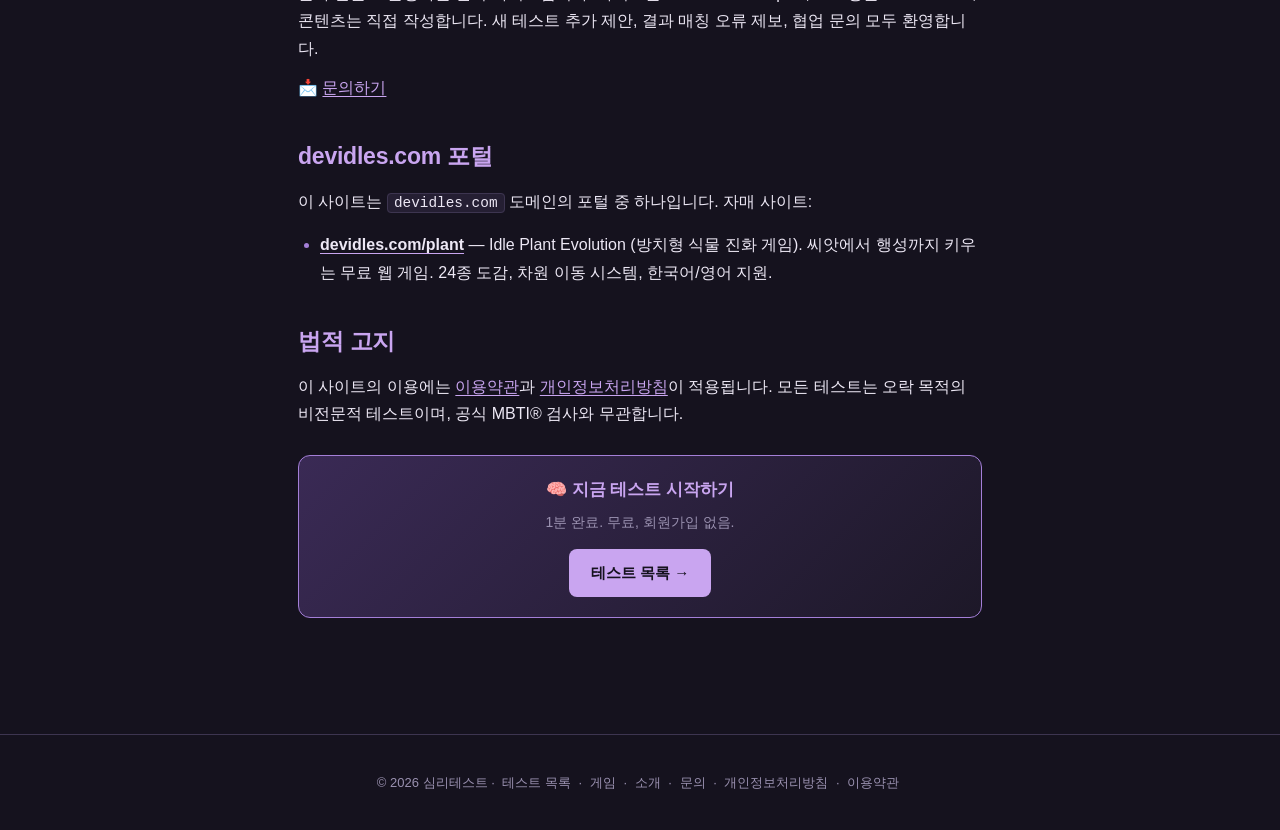
==== commit fc87c84b: "기능: 헤더 좌측에 devidles 포털 복귀 버튼 추가 site-head 좌측 끝에 .portal-back 버튼 배치(허브 + plant-mbti + about/contact/p" ====
--- a/about/index.html
+++ b/about/index.html
@@ -23,6 +23,7 @@
 </head>
 <body>
 <header class="site-head">
+  <a href="/" class="portal-back" aria-label="devidles 포털">✦ devidles</a>
   <a href="/test/" class="logo">🧠 심리테스트</a>
   <nav>
     <a href="/test/">테스트 목록</a>
--- a/style.css
+++ b/style.css
@@ -40,8 +40,26 @@
   top: 0;
   z-index: 10;
   display: flex;
-  justify-content: space-between;
   align-items: center;
+  gap: 14px;
+}
+.site-head .portal-back {
+  color: var(--muted);
+  text-decoration: none;
+  font-size: 13px;
+  font-weight: 700;
+  letter-spacing: 0.02em;
+  padding: 5px 10px;
+  border-radius: 6px;
+  background: rgba(255, 255, 255, 0.04);
+  border: 1px solid rgba(255, 255, 255, 0.08);
+  transition: background 0.15s, color 0.15s, border-color 0.15s;
+  white-space: nowrap;
+}
+.site-head .portal-back:hover {
+  color: var(--text);
+  background: rgba(255, 255, 255, 0.09);
+  border-color: rgba(255, 255, 255, 0.16);
 }
 .site-head .logo {
   color: var(--accent);
@@ -50,7 +68,7 @@
   font-size: 17px;
   letter-spacing: -0.01em;
 }
-.site-head nav { display: flex; gap: 14px; }
+.site-head nav { display: flex; gap: 14px; margin-left: auto; }
 .site-head nav a {
   color: var(--muted);
   text-decoration: none;
@@ -59,6 +77,13 @@
   transition: color 0.15s;
 }
 .site-head nav a:hover { color: var(--text); }
+@media (max-width: 540px) {
+  .site-head { padding: 10px 12px; gap: 10px; }
+  .site-head .portal-back { font-size: 12px; padding: 4px 8px; }
+  .site-head .logo { font-size: 15px; }
+  .site-head nav { gap: 10px; }
+  .site-head nav a { font-size: 13px; }
+}
 
 /* === ADS === */
 .ad-top, .ad-mid {
